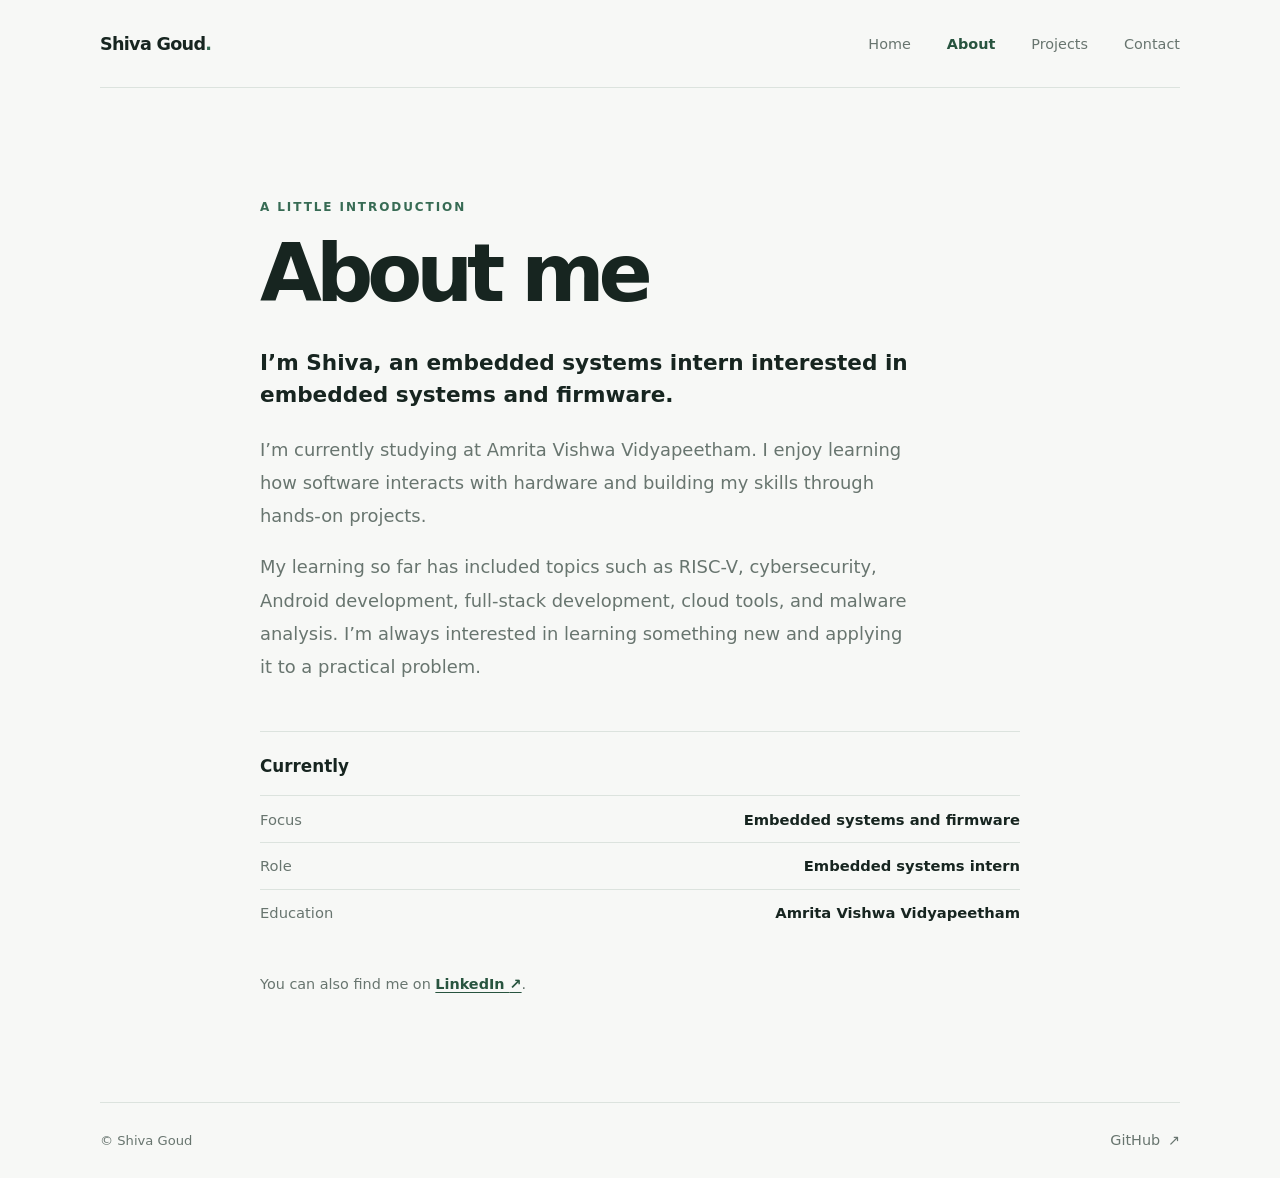
==== about.html @ dbd565c9 "Add files via upload" ====
<!doctype html>
<html lang="en">
<head>
  <meta charset="utf-8">
  <meta name="viewport" content="width=device-width, initial-scale=1">
  <meta name="description" content="Learn about Shiva Goud's education and interest in embedded systems and firmware.">
  <title>About | Shiva Goud</title>
  <link rel="stylesheet" href="assets/styles.css">
</head>
<body>
  <header class="site-header">
    <a class="brand" href="index.html" aria-label="Shiva Goud home">Shiva Goud<span>.</span></a>
    <nav aria-label="Main navigation">
      <a href="index.html">Home</a>
      <a href="about.html" aria-current="page">About</a>
      <a href="projects.html">Projects</a>
      <a href="contact.html">Contact</a>
    </nav>
  </header>

  <main class="page-main">
    <p class="eyebrow">A little introduction</p>
    <h1>About me</h1>
    <div class="page-copy">
      <p class="lead">I’m Shiva, an embedded systems intern interested in embedded systems and firmware.</p>
      <p>I’m currently studying at Amrita Vishwa Vidyapeetham. I enjoy learning how software interacts with hardware and building my skills through hands-on projects.</p>
      <p>My learning so far has included topics such as RISC-V, cybersecurity, Android development, full-stack development, cloud tools, and malware analysis. I’m always interested in learning something new and applying it to a practical problem.</p>
    </div>

    <section class="detail-block">
      <h2>Currently</h2>
      <ul class="detail-list">
        <li><span>Focus</span><strong>Embedded systems and firmware</strong></li>
        <li><span>Role</span><strong>Embedded systems intern</strong></li>
        <li><span>Education</span><strong>Amrita Vishwa Vidyapeetham</strong></li>
      </ul>
    </section>

    <p class="source-note">You can also find me on <a href="https://www.linkedin.com/in/shiva-goud-2a5585351/" target="_blank" rel="noopener noreferrer">LinkedIn <span aria-hidden="true">↗</span></a>.</p>
  </main>

  <footer class="site-footer">
    <span>© Shiva Goud</span>
    <a href="https://github.com/shivaninja" target="_blank" rel="noopener noreferrer">GitHub <span aria-hidden="true">↗</span></a>
  </footer>
</body>
</html>
---- assets/styles.css ----
:root {
  color-scheme: light;
  --paper: #f7f8f6;
  --ink: #172520;
  --muted: #68756f;
  --line: #dce3de;
  --green: #376b54;
  --green-dark: #28543f;
  --soft-green: #e8efe9;
  font-family: system-ui, -apple-system, BlinkMacSystemFont, 'Segoe UI', sans-serif;
  font-synthesis: none;
  text-rendering: optimizeLegibility;
}

* { box-sizing: border-box; }

body {
  min-height: 100vh;
  margin: 0;
  display: flex;
  flex-direction: column;
  background: var(--paper);
  color: var(--ink);
}

a { color: inherit; }

.site-header, .site-footer {
  width: min(100% - 3rem, 1080px);
  margin-inline: auto;
  display: flex;
  align-items: center;
  justify-content: space-between;
}

.site-header {
  min-height: 88px;
  border-bottom: 1px solid var(--line);
}

.brand {
  color: var(--ink);
  font-family: system-ui, -apple-system, BlinkMacSystemFont, 'Segoe UI', sans-serif;
  font-size: 1.1rem;
  font-weight: 800;
  letter-spacing: -.04em;
  text-decoration: none;
}

.brand span { color: var(--green); }

nav { display: flex; gap: clamp(1rem, 3vw, 2.25rem); }

nav a, .site-footer a {
  color: var(--muted);
  font-size: .9rem;
  text-decoration: none;
  transition: color .18s ease;
}

nav a:hover, nav a[aria-current="page"], .site-footer a:hover { color: var(--green-dark); }
nav a[aria-current="page"] { font-weight: 700; }

main { flex: 1; }

.hero, .home-links, .page-main {
  width: min(100% - 3rem, 860px);
  margin-inline: auto;
}

.hero { padding: clamp(5.5rem, 13vw, 9rem) 0 5rem; }

.eyebrow {
  margin: 0 0 1.2rem;
  color: var(--green);
  font-size: .75rem;
  font-weight: 700;
  letter-spacing: .16em;
  text-transform: uppercase;
}

h1, h2, h3, p { margin-top: 0; }

h1 {
  max-width: 800px;
  margin-bottom: 1.5rem;
  font-family: system-ui, -apple-system, BlinkMacSystemFont, 'Segoe UI', sans-serif;
  font-size: clamp(3rem, 9vw, 6.3rem);
  font-weight: 600;
  letter-spacing: -.075em;
  line-height: 1.02;
}

h1 span { color: var(--green); }

.hero-copy, .page-copy {
  max-width: 600px;
  color: var(--muted);
  font-size: 1.12rem;
  line-height: 1.85;
}

.hero-copy { max-width: 550px; margin-bottom: 2rem; }
.actions { display: flex; flex-wrap: wrap; align-items: center; gap: .9rem 1.4rem; }

.button {
  min-height: 48px;
  padding: .8rem 1.15rem;
  display: inline-flex;
  align-items: center;
  justify-content: center;
  border-radius: 6px;
  font-size: .92rem;
  font-weight: 600;
  text-decoration: none;
  transition: background .18s ease, color .18s ease, transform .18s ease;
}

.button:hover { transform: translateY(-2px); }
.button-primary { background: var(--green); color: white; }
.button-primary:hover { background: var(--green-dark); }
.button-quiet { color: var(--green-dark); }
.button-quiet:hover { background: var(--soft-green); }
.button-quiet span { margin-left: .5rem; }

.location-note { margin: 2.6rem 0 0; color: var(--muted); font-size: .86rem; }
.home-links { margin-bottom: 5rem; border-top: 1px solid var(--line); }

.link-card {
  min-height: 100px;
  display: grid;
  grid-template-columns: 56px 1fr 24px;
  align-items: center;
  gap: 1rem;
  border-bottom: 1px solid var(--line);
  text-decoration: none;
  transition: padding .2s ease, background .2s ease;
}

.link-card:hover { padding-inline: .75rem; background: var(--soft-green); }
.card-number { color: var(--green); font-size: .75rem; font-weight: 700; letter-spacing: .08em; }
.link-card strong, .feature-link strong { display: block; font-family: 'Manrope', sans-serif; font-size: 1.05rem; }
.link-card small, .feature-link small { display: block; margin-top: .25rem; color: var(--muted); font-size: .88rem; }
.card-arrow { color: var(--green); font-size: 1.15rem; }

.page-main { max-width: 760px; padding: clamp(4rem, 10vw, 7rem) 0 6rem; }
.page-main h1 { margin-bottom: 2rem; font-size: clamp(3rem, 8vw, 5rem); }
.page-copy { max-width: 650px; }
.page-copy .lead { color: var(--ink); font-family: system-ui, -apple-system, BlinkMacSystemFont, 'Segoe UI', sans-serif; font-size: 1.35rem; font-weight: 600; line-height: 1.5; }
.page-copy p:last-child { margin-bottom: 0; }

.detail-block { margin-top: 3rem; padding-top: 1.5rem; border-top: 1px solid var(--line); }
.detail-block h2 { margin-bottom: 1.2rem; font-family: system-ui, -apple-system, BlinkMacSystemFont, 'Segoe UI', sans-serif; font-size: 1.05rem; }
.detail-list { margin: 0; padding: 0; list-style: none; }
.detail-list li { display: flex; justify-content: space-between; gap: 1rem; padding: .9rem 0; border-top: 1px solid var(--line); font-size: .92rem; }
.detail-list li span { color: var(--muted); }
.detail-list li strong { text-align: right; font-weight: 600; }

.source-note { margin-top: 2.5rem; color: var(--muted); font-size: .9rem; }
.source-note a { color: var(--green-dark); font-weight: 600; text-decoration-thickness: 1px; text-underline-offset: 3px; }
.feature-link {
  max-width: 600px;
  min-height: 104px;
  margin-top: 2rem;
  padding: 1.2rem 1.4rem;
  display: grid;
  grid-template-columns: 42px 1fr 24px;
  align-items: center;
  gap: 1rem;
  border: 1px solid var(--line);
  border-radius: 8px;
  background: white;
  text-decoration: none;
  transition: border-color .2s ease, transform .2s ease;
}

.feature-link:hover { transform: translateY(-2px); border-color: var(--green); }
.feature-icon { width: 40px; height: 40px; display: grid; place-items: center; border-radius: 50%; background: var(--soft-green); color: var(--green-dark); font-size: 1.3rem; }
.contact-main { padding-top: clamp(5rem, 14vw, 10rem); }
.email-link { display: inline-block; margin-top: 2rem; color: var(--green-dark); font-family: system-ui, -apple-system, BlinkMacSystemFont, 'Segoe UI', sans-serif; font-size: clamp(1.1rem, 4vw, 1.6rem); font-weight: 700; text-decoration-thickness: 1px; text-underline-offset: 6px; overflow-wrap: anywhere; }
.email-link span { margin-left: .35rem; font-size: .9em; }

.site-footer { min-height: 76px; border-top: 1px solid var(--line); color: var(--muted); font-size: .82rem; }
.site-footer a span { margin-left: .2rem; }

a:focus-visible { outline: 3px solid #83a994; outline-offset: 4px; border-radius: 3px; }

@media (max-width: 600px) {
  .site-header, .site-footer { width: min(100% - 2rem, 1080px); }
  .site-header { min-height: 78px; align-items: flex-start; flex-direction: column; justify-content: center; gap: .8rem; padding: .8rem 0; }
  nav { width: 100%; justify-content: space-between; gap: .5rem; }
  nav a { font-size: .82rem; }
  .hero, .home-links, .page-main { width: min(100% - 2rem, 860px); }
  .hero { padding: 5rem 0 4rem; }
  .link-card { grid-template-columns: 36px 1fr 20px; gap: .7rem; }
  .detail-list li { flex-direction: column; gap: .3rem; }
  .detail-list li strong { text-align: left; }
}

@media (prefers-reduced-motion: reduce) {
  *, *::before, *::after { scroll-behavior: auto !important; transition-duration: .01ms !important; }
}
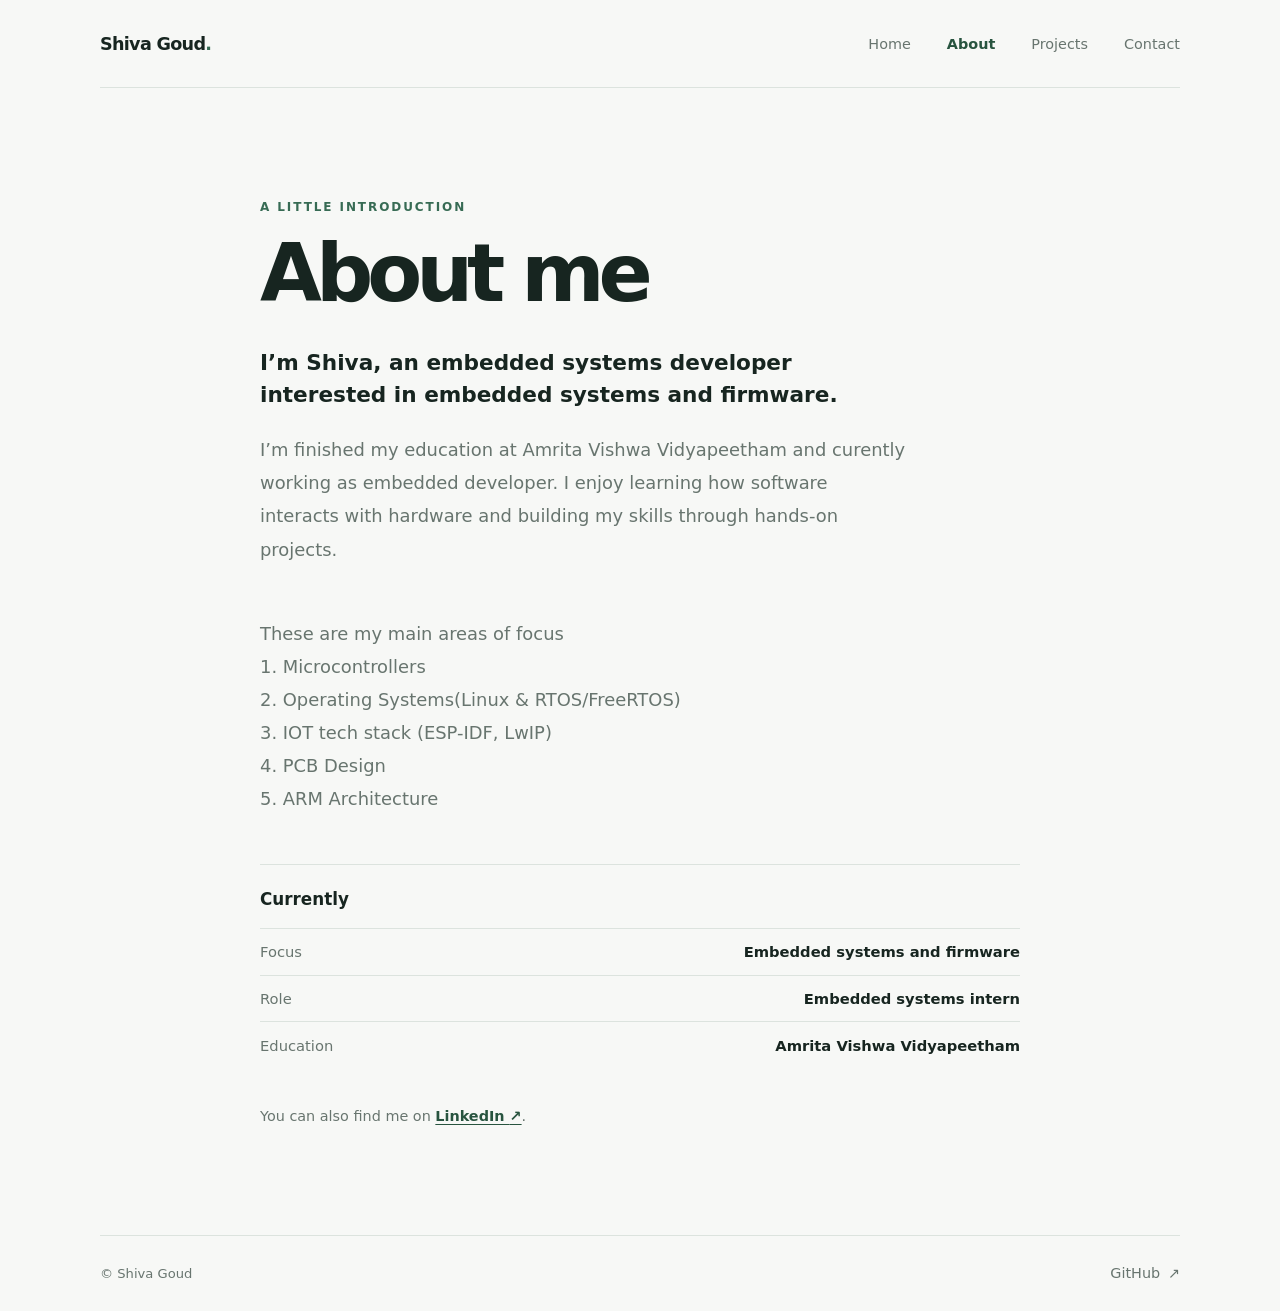
==== commit a8819f64: "Revise about section for clarity and accuracy Updated the introduction and areas of focus in the abo" ====
--- a/about.html
+++ b/about.html
@@ -22,9 +22,15 @@
     <p class="eyebrow">A little introduction</p>
     <h1>About me</h1>
     <div class="page-copy">
-      <p class="lead">I’m Shiva, an embedded systems intern interested in embedded systems and firmware.</p>
-      <p>I’m currently studying at Amrita Vishwa Vidyapeetham. I enjoy learning how software interacts with hardware and building my skills through hands-on projects.</p>
-      <p>My learning so far has included topics such as RISC-V, cybersecurity, Android development, full-stack development, cloud tools, and malware analysis. I’m always interested in learning something new and applying it to a practical problem.</p>
+      <p class="lead">I’m Shiva, an embedded systems developer interested in embedded systems and firmware.</p>
+      <p>I’m finished my education at Amrita Vishwa Vidyapeetham and curently working as embedded developer. I enjoy learning how software interacts with hardware and building my skills through hands-on projects.</p>
+      <br> These are my main areas of focus
+      <br> 1. Microcontrollers
+      <br> 2. Operating Systems(Linux & RTOS/FreeRTOS)
+      <br> 3. IOT tech stack (ESP-IDF, LwIP)
+      <br> 4. PCB Design
+      <br> 5. ARM Architecture
+    </p>
     </div>
 
     <section class="detail-block">
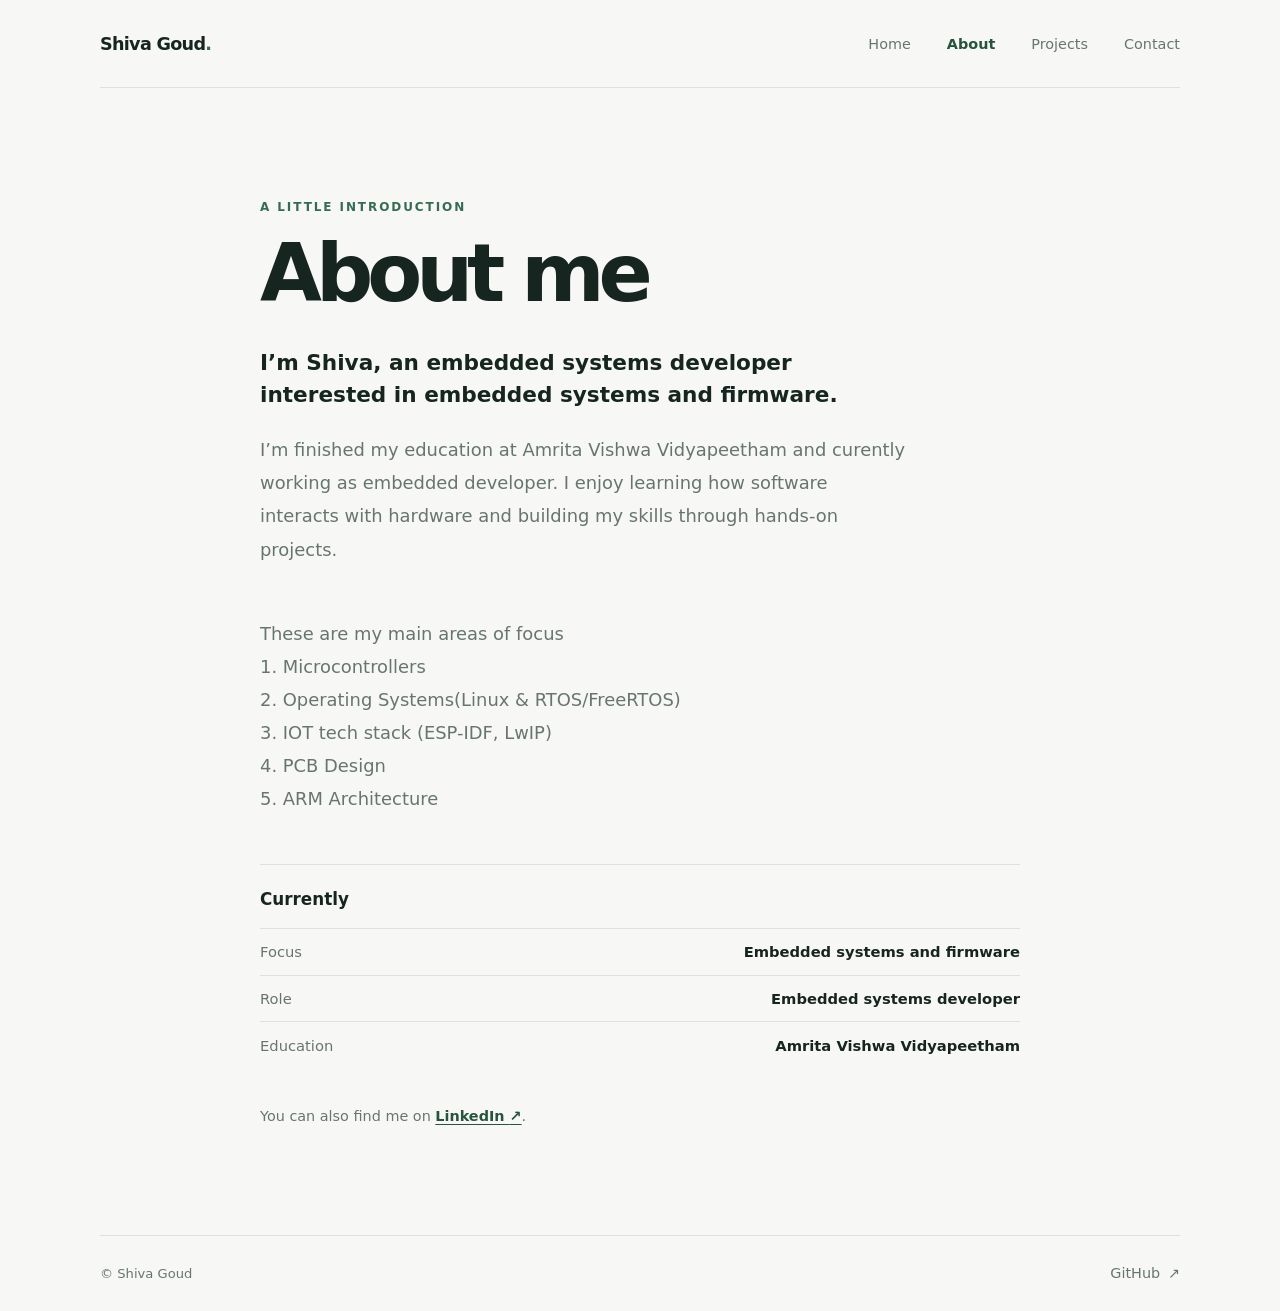
==== commit 7bd67c8b: "Update about.html" ====
--- a/about.html
+++ b/about.html
@@ -37,7 +37,7 @@
       <h2>Currently</h2>
       <ul class="detail-list">
         <li><span>Focus</span><strong>Embedded systems and firmware</strong></li>
-        <li><span>Role</span><strong>Embedded systems intern</strong></li>
+        <li><span>Role</span><strong>Embedded systems developer</strong></li>
         <li><span>Education</span><strong>Amrita Vishwa Vidyapeetham</strong></li>
       </ul>
     </section>
